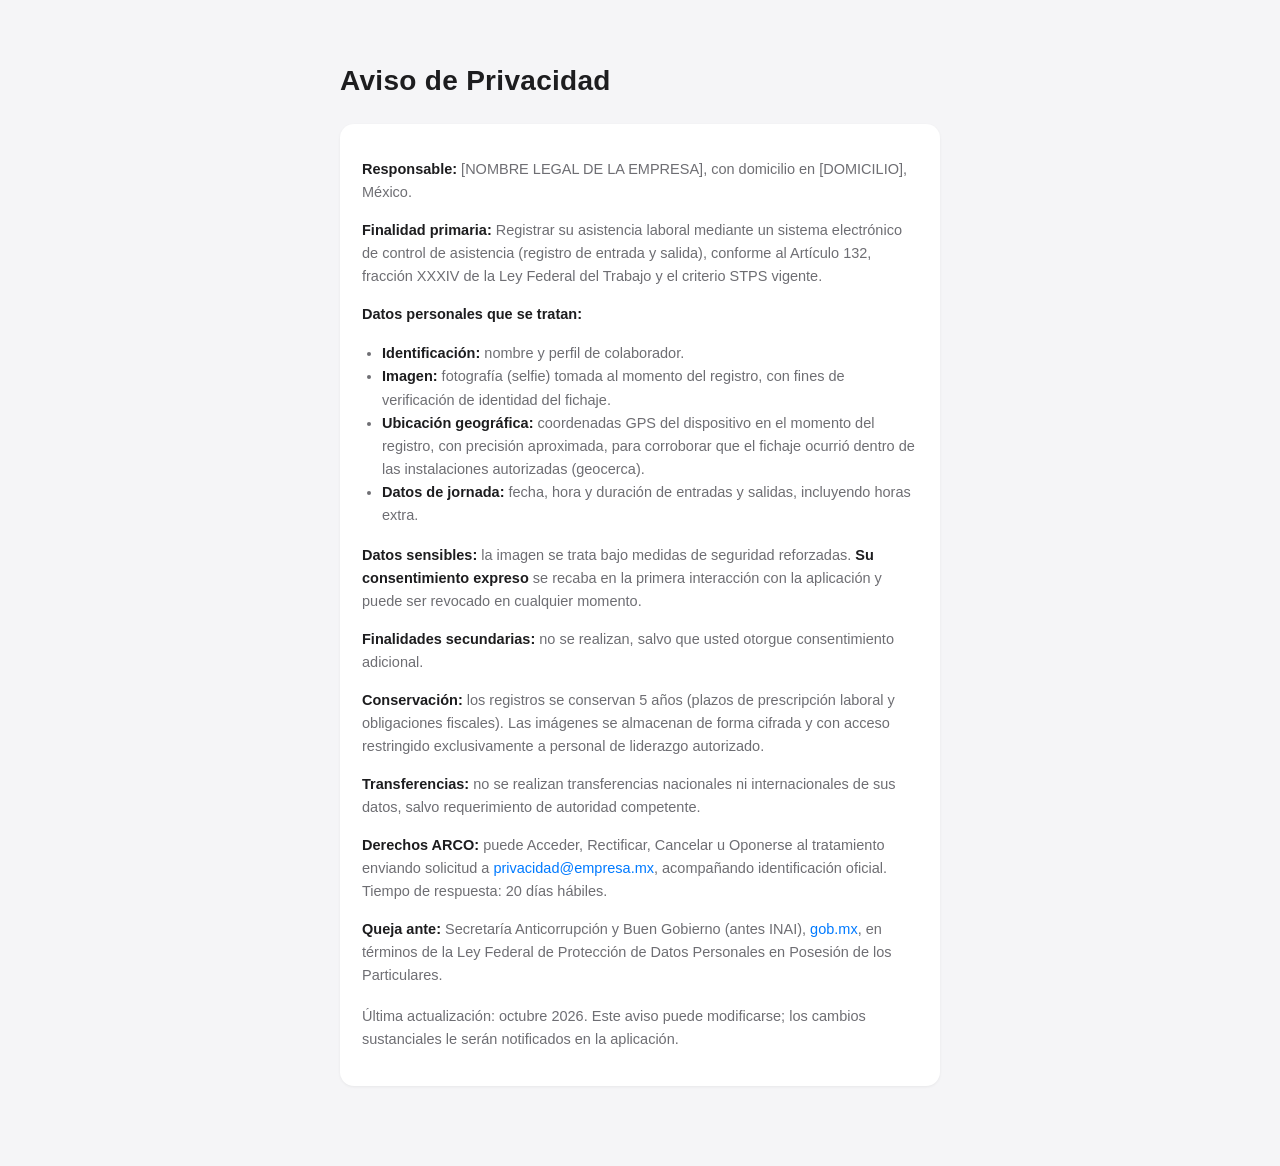
==== privacy.html @ 7d39fbe9 "🎬 punchin-mx demo: checador selfie+geotag, Apple HIG, LFT weekly, admin PIN" ====
<!DOCTYPE html>
<html lang="es-MX">
<head>
<meta charset="UTF-8">
<meta name="viewport" content="width=device-width, initial-scale=1, viewport-fit=cover">
<title>Aviso de Privacidad — Punchin MX</title>
<style>
:root{--ink:#1d1d1f;--ink2:#6e6e73;--bg:#f5f5f7;--card:#fff}
@media(prefers-color-scheme:dark){:root{--ink:#f5f5f7;--ink2:#a1a1a6;--bg:#000;--card:#1c1c1e}}
body{font-family:-apple-system,BlinkMacSystemFont,"SF Pro Text","Helvetica Neue",sans-serif;background:var(--bg);color:var(--ink);margin:0;line-height:1.6}
.wrap{max-width:600px;margin:0 auto;padding:40px 20px 80px}
h1{font-size:28px;letter-spacing:.3px}h2{font-size:17px;margin-top:28px}
p,li{font-size:14.5px;color:var(--ink2)} strong{color:var(--ink)}
.card{background:var(--card);border-radius:14px;padding:20px 22px;margin-top:20px;box-shadow:0 1px 3px rgba(0,0,0,.06)}
a{color:#007AFF;text-decoration:none}
ul{padding-left:20px}
</style>
</head>
<body>
<div class="wrap">
<h1>Aviso de Privacidad</h1>
<div class="card">
<p><strong>Responsable:</strong> [NOMBRE LEGAL DE LA EMPRESA], con domicilio en [DOMICILIO], México.</p>
<p><strong>Finalidad primaria:</strong> Registrar su asistencia laboral mediante un sistema electrónico de control de asistencia (registro de entrada y salida), conforme al Artículo 132, fracción XXXIV de la Ley Federal del Trabajo y el criterio STPS vigente.</p>
<p><strong>Datos personales que se tratan:</strong></p>
<ul>
  <li><strong>Identificación:</strong> nombre y perfil de colaborador.</li>
  <li><strong>Imagen:</strong> fotografía (selfie) tomada al momento del registro, con fines de verificación de identidad del fichaje.</li>
  <li><strong>Ubicación geográfica:</strong> coordenadas GPS del dispositivo en el momento del registro, con precisión aproximada, para corroborar que el fichaje ocurrió dentro de las instalaciones autorizadas (geocerca).</li>
  <li><strong>Datos de jornada:</strong> fecha, hora y duración de entradas y salidas, incluyendo horas extra.</li>
</ul>
<p><strong>Datos sensibles:</strong> la imagen se trata bajo medidas de seguridad reforzadas. <strong>Su consentimiento expreso</strong> se recaba en la primera interacción con la aplicación y puede ser revocado en cualquier momento.</p>
<p><strong>Finalidades secundarias:</strong> no se realizan, salvo que usted otorgue consentimiento adicional.</p>
<p><strong>Conservación:</strong> los registros se conservan 5 años (plazos de prescripción laboral y obligaciones fiscales). Las imágenes se almacenan de forma cifrada y con acceso restringido exclusivamente a personal de liderazgo autorizado.</p>
<p><strong>Transferencias:</strong> no se realizan transferencias nacionales ni internacionales de sus datos, salvo requerimiento de autoridad competente.</p>
<p><strong>Derechos ARCO:</strong> puede Acceder, Rectificar, Cancelar u Oponerse al tratamiento enviando solicitud a <a href="mailto:privacidad@empresa.mx">privacidad@empresa.mx</a>, acompañando identificación oficial. Tiempo de respuesta: 20 días hábiles.</p>
<p><strong>Queja ante:</strong> Secretaría Anticorrupción y Buen Gobierno (antes INAI), <a href="https://www.gob.caese.gob.mx">gob.mx</a>, en términos de la Ley Federal de Protección de Datos Personales en Posesión de los Particulares.</p>
<p style="margin-top:18px">Última actualización: octubre 2026. Este aviso puede modificarse; los cambios sustanciales le serán notificados en la aplicación.</p>
</div>
</div>
</body>
</html>
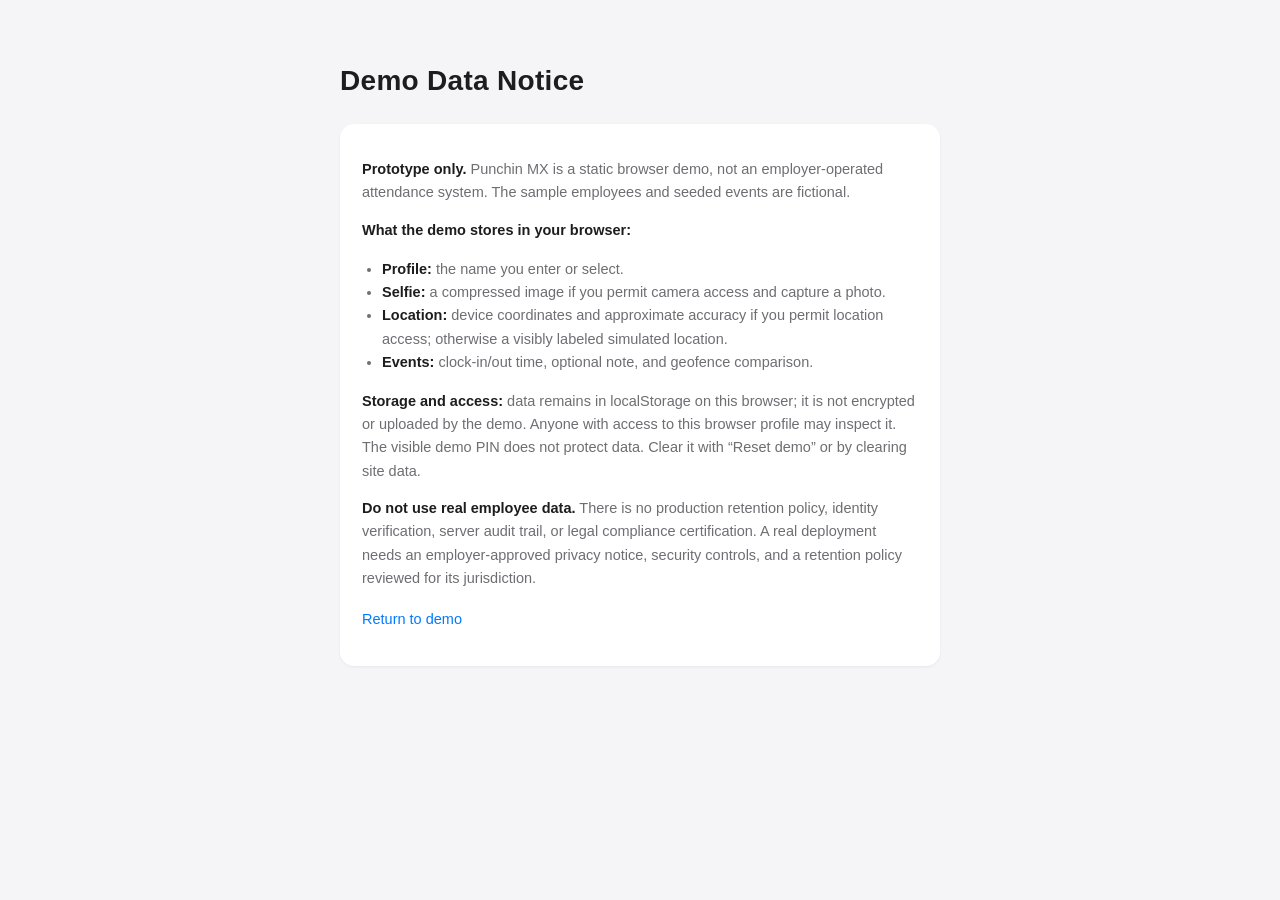
==== commit d9158564: "Translate attendance demo to English and clarify prototype limits" ====
--- a/privacy.html
+++ b/privacy.html
@@ -1,9 +1,9 @@
 <!DOCTYPE html>
-<html lang="es-MX">
+<html lang="en">
 <head>
 <meta charset="UTF-8">
 <meta name="viewport" content="width=device-width, initial-scale=1, viewport-fit=cover">
-<title>Aviso de Privacidad — Punchin MX</title>
+<title>Demo Data Notice — Punchin MX</title>
 <style>
 :root{--ink:#1d1d1f;--ink2:#6e6e73;--bg:#f5f5f7;--card:#fff}
 @media(prefers-color-scheme:dark){:root{--ink:#f5f5f7;--ink2:#a1a1a6;--bg:#000;--card:#1c1c1e}}
@@ -18,24 +18,19 @@
 </head>
 <body>
 <div class="wrap">
-<h1>Aviso de Privacidad</h1>
+<h1>Demo Data Notice</h1>
 <div class="card">
-<p><strong>Responsable:</strong> [NOMBRE LEGAL DE LA EMPRESA], con domicilio en [DOMICILIO], México.</p>
-<p><strong>Finalidad primaria:</strong> Registrar su asistencia laboral mediante un sistema electrónico de control de asistencia (registro de entrada y salida), conforme al Artículo 132, fracción XXXIV de la Ley Federal del Trabajo y el criterio STPS vigente.</p>
-<p><strong>Datos personales que se tratan:</strong></p>
+<p><strong>Prototype only.</strong> Punchin MX is a static browser demo, not an employer-operated attendance system. The sample employees and seeded events are fictional.</p>
+<p><strong>What the demo stores in your browser:</strong></p>
 <ul>
-  <li><strong>Identificación:</strong> nombre y perfil de colaborador.</li>
-  <li><strong>Imagen:</strong> fotografía (selfie) tomada al momento del registro, con fines de verificación de identidad del fichaje.</li>
-  <li><strong>Ubicación geográfica:</strong> coordenadas GPS del dispositivo en el momento del registro, con precisión aproximada, para corroborar que el fichaje ocurrió dentro de las instalaciones autorizadas (geocerca).</li>
-  <li><strong>Datos de jornada:</strong> fecha, hora y duración de entradas y salidas, incluyendo horas extra.</li>
+  <li><strong>Profile:</strong> the name you enter or select.</li>
+  <li><strong>Selfie:</strong> a compressed image if you permit camera access and capture a photo.</li>
+  <li><strong>Location:</strong> device coordinates and approximate accuracy if you permit location access; otherwise a visibly labeled simulated location.</li>
+  <li><strong>Events:</strong> clock-in/out time, optional note, and geofence comparison.</li>
 </ul>
-<p><strong>Datos sensibles:</strong> la imagen se trata bajo medidas de seguridad reforzadas. <strong>Su consentimiento expreso</strong> se recaba en la primera interacción con la aplicación y puede ser revocado en cualquier momento.</p>
-<p><strong>Finalidades secundarias:</strong> no se realizan, salvo que usted otorgue consentimiento adicional.</p>
-<p><strong>Conservación:</strong> los registros se conservan 5 años (plazos de prescripción laboral y obligaciones fiscales). Las imágenes se almacenan de forma cifrada y con acceso restringido exclusivamente a personal de liderazgo autorizado.</p>
-<p><strong>Transferencias:</strong> no se realizan transferencias nacionales ni internacionales de sus datos, salvo requerimiento de autoridad competente.</p>
-<p><strong>Derechos ARCO:</strong> puede Acceder, Rectificar, Cancelar u Oponerse al tratamiento enviando solicitud a <a href="mailto:privacidad@empresa.mx">privacidad@empresa.mx</a>, acompañando identificación oficial. Tiempo de respuesta: 20 días hábiles.</p>
-<p><strong>Queja ante:</strong> Secretaría Anticorrupción y Buen Gobierno (antes INAI), <a href="https://www.gob.caese.gob.mx">gob.mx</a>, en términos de la Ley Federal de Protección de Datos Personales en Posesión de los Particulares.</p>
-<p style="margin-top:18px">Última actualización: octubre 2026. Este aviso puede modificarse; los cambios sustanciales le serán notificados en la aplicación.</p>
+<p><strong>Storage and access:</strong> data remains in localStorage on this browser; it is not encrypted or uploaded by the demo. Anyone with access to this browser profile may inspect it. The visible demo PIN does not protect data. Clear it with “Reset demo” or by clearing site data.</p>
+<p><strong>Do not use real employee data.</strong> There is no production retention policy, identity verification, server audit trail, or legal compliance certification. A real deployment needs an employer-approved privacy notice, security controls, and a retention policy reviewed for its jurisdiction.</p>
+<p style="margin-top:18px"><a href="index.html">Return to demo</a></p>
 </div>
 </div>
 </body>
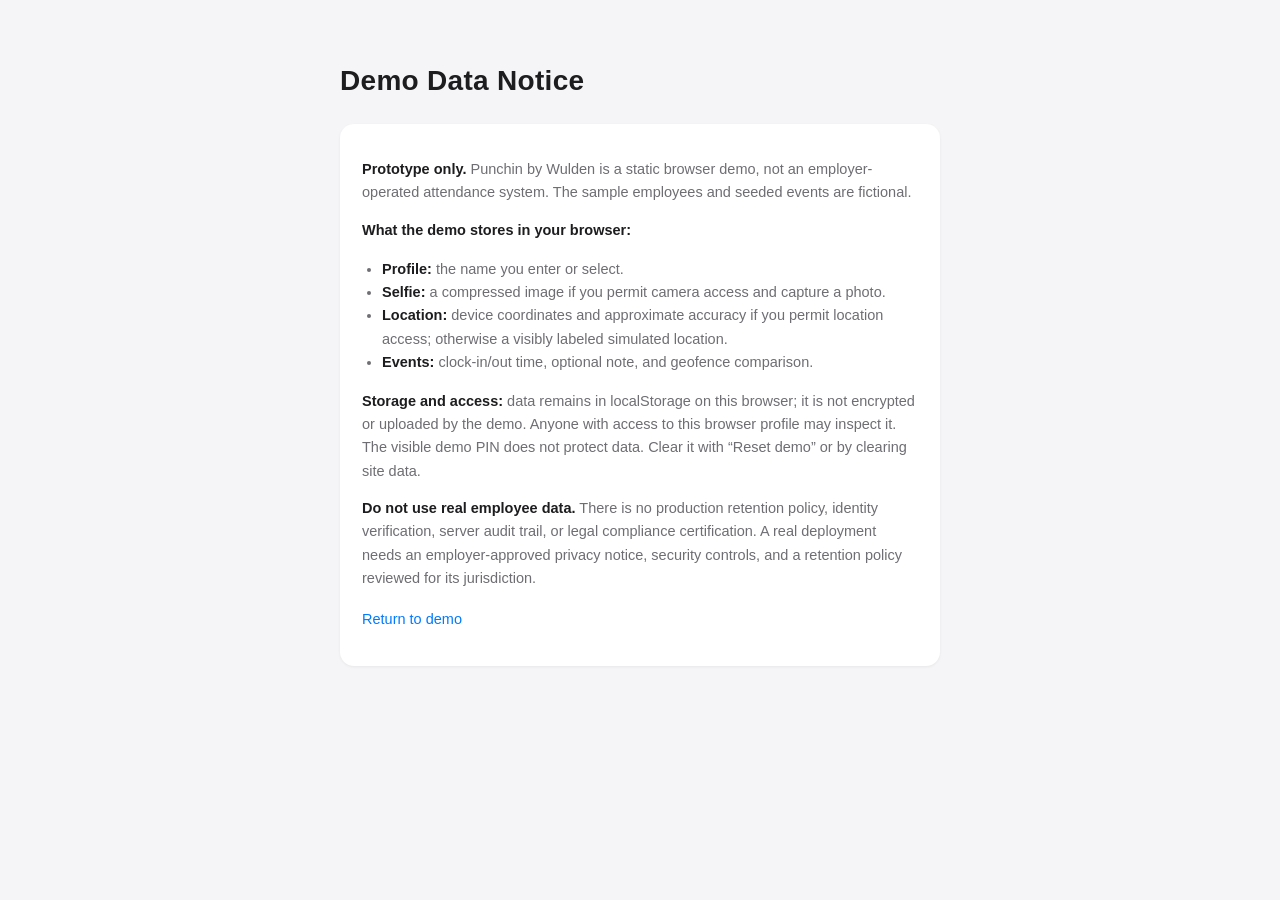
==== commit 50dc4bd3: "Rename public demo to Punchin by Wulden" ====
--- a/privacy.html
+++ b/privacy.html
@@ -3,7 +3,7 @@
 <head>
 <meta charset="UTF-8">
 <meta name="viewport" content="width=device-width, initial-scale=1, viewport-fit=cover">
-<title>Demo Data Notice — Punchin MX</title>
+<title>Demo Data Notice — Punchin by Wulden</title>
 <style>
 :root{--ink:#1d1d1f;--ink2:#6e6e73;--bg:#f5f5f7;--card:#fff}
 @media(prefers-color-scheme:dark){:root{--ink:#f5f5f7;--ink2:#a1a1a6;--bg:#000;--card:#1c1c1e}}
@@ -20,7 +20,7 @@
 <div class="wrap">
 <h1>Demo Data Notice</h1>
 <div class="card">
-<p><strong>Prototype only.</strong> Punchin MX is a static browser demo, not an employer-operated attendance system. The sample employees and seeded events are fictional.</p>
+<p><strong>Prototype only.</strong> Punchin by Wulden is a static browser demo, not an employer-operated attendance system. The sample employees and seeded events are fictional.</p>
 <p><strong>What the demo stores in your browser:</strong></p>
 <ul>
   <li><strong>Profile:</strong> the name you enter or select.</li>
